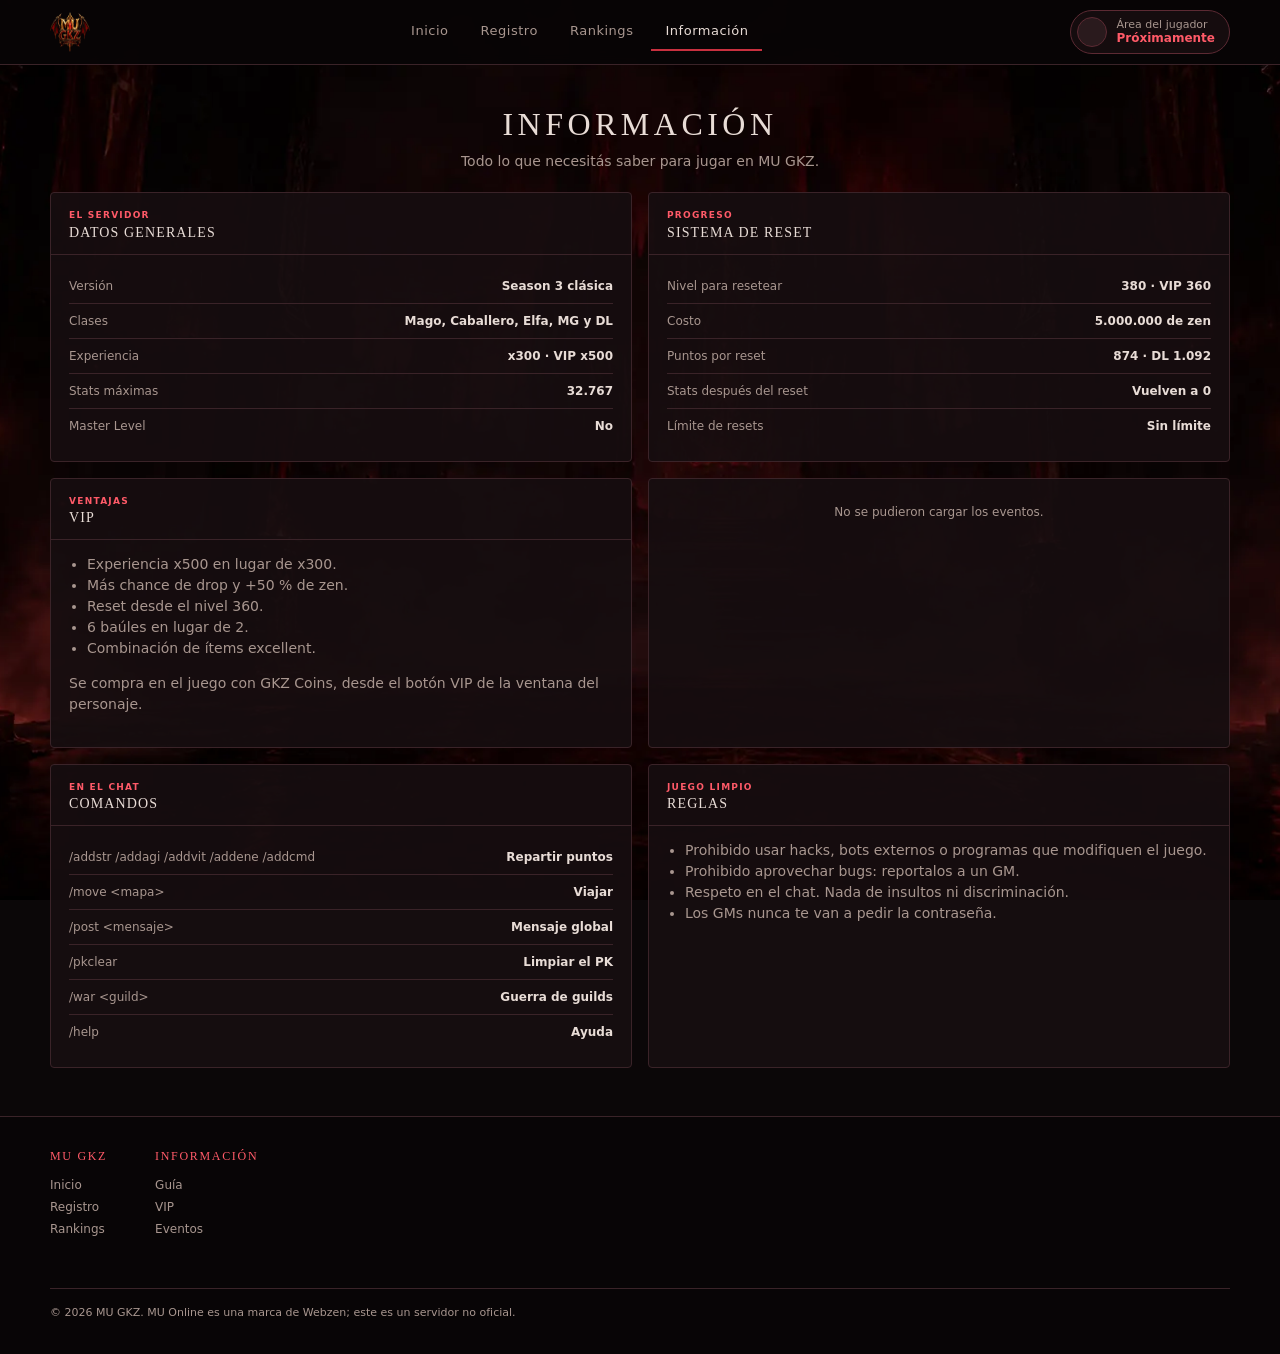
==== deploy/gkz-vps/web/info.html @ 69b8fd10 "Web: el Castle Siege muestra "¡En curso!" mientras dura la batalla Co-Authored-By: Claude Opus 5.5 <" ====
<!doctype html>
<html lang="es">
<head>
  <meta charset="utf-8">
  <meta name="viewport" content="width=device-width, initial-scale=1">
  <title>Información · MU GKZ</title>
  <meta name="description" content="MU GKZ: servidor de MU Online Season 3 con resets, Castle Siege, invasiones y eventos.">
  <link rel="icon" href="img/icono.png">
  <link rel="stylesheet" href="css/gkz.css?v=2">
  <script src="js/gkz.js?v=2" defer></script>
</head>
<body data-pagina="info">
  <nav class="barra">
    <div class="contenedor">
      <a class="marca" href="./"><img src="img/icono.png" alt="MU GKZ"></a>
      <div class="menu">
        <a href="./" data-pagina="inicio">Inicio</a>
        <a href="registro.html" data-pagina="registro">Registro</a>
        <a href="rankings.html" data-pagina="rankings">Rankings</a>
        <a href="info.html" data-pagina="info">Información</a>
      </div>
      <div class="jugador" title="Muy pronto">
        <span class="avatar"></span>
        <span>Área del jugador<b>Próximamente</b></span>
      </div>
    </div>
  </nav>

  <main class="contenedor">
    <div class="titulo-pagina"><h1>Información</h1><p>Todo lo que necesitás saber para jugar en MU GKZ.</p></div>
    <div class="dos-columnas">
      <section class="panel" id="general">
        <header><div><small>El servidor</small><h3>Datos generales</h3></div></header>
        <div class="cuerpo">
          <ul class="datos-lista">
            <li>Versión <b>Season 3 clásica</b></li>
            <li>Clases <b>Mago, Caballero, Elfa, MG y DL</b></li>
            <li>Experiencia <b>x300 · VIP x500</b></li>
            <li>Stats máximas <b>32.767</b></li>
            <li>Master Level <b>No</b></li>
          </ul>
        </div>
      </section>
      <section class="panel" id="reset">
        <header><div><small>Progreso</small><h3>Sistema de reset</h3></div></header>
        <div class="cuerpo">
          <ul class="datos-lista">
            <li>Nivel para resetear <b>380 · VIP 360</b></li>
            <li>Costo <b>5.000.000 de zen</b></li>
            <li>Puntos por reset <b>874 · DL 1.092</b></li>
            <li>Stats después del reset <b>Vuelven a 0</b></li>
            <li>Límite de resets <b>Sin límite</b></li>
          </ul>
        </div>
      </section>
      <section class="panel" id="vip">
        <header><div><small>Ventajas</small><h3>VIP</h3></div></header>
        <div class="cuerpo texto">
          <ul>
            <li>Experiencia x500 en lugar de x300.</li>
            <li>Más chance de drop y +50 % de zen.</li>
            <li>Reset desde el nivel 360.</li>
            <li>6 baúles en lugar de 2.</li>
            <li>Combinación de ítems excellent.</li>
          </ul>
          <p>Se compra en el juego con GKZ Coins, desde el botón VIP de la ventana del personaje.</p>
        </div>
      </section>
      <section class="panel" id="eventos">
        <header><div><small>Diversión garantizada</small><h3>Eventos</h3></div></header>
        <div class="cuerpo texto">
          <ul>
            <li><b>Blood Castle:</b> el ganador se lleva Box of Kundun.</li>
            <li><b>Chaos Castle:</b> premios en joyas.</li>
            <li><b>Devil Square</b>.</li>
            <li><b>Invasiones:</b> blanca, dorada y Red Dragon. Los monstruos dorados tiran 3 cajas.</li>
            <li><b>Kalima:</b> Kundun tira un ancient y 2 anillos o pendientes.</li>
            <li><b>Kanturu:</b> Nightmare y Maya con premios especiales.</li>
            <li><b>Castle Siege</b> en Valley of Loren.</li>
          </ul>
        </div>
      </section>
      <section class="panel" id="comandos">
        <header><div><small>En el chat</small><h3>Comandos</h3></div></header>
        <div class="cuerpo">
          <ul class="datos-lista">
            <li>/addstr /addagi /addvit /addene /addcmd <b>Repartir puntos</b></li>
            <li>/move &lt;mapa&gt; <b>Viajar</b></li>
            <li>/post &lt;mensaje&gt; <b>Mensaje global</b></li>
            <li>/pkclear <b>Limpiar el PK</b></li>
            <li>/war &lt;guild&gt; <b>Guerra de guilds</b></li>
            <li>/help <b>Ayuda</b></li>
          </ul>
        </div>
      </section>
      <section class="panel" id="reglas">
        <header><div><small>Juego limpio</small><h3>Reglas</h3></div></header>
        <div class="cuerpo texto">
          <ul>
            <li>Prohibido usar hacks, bots externos o programas que modifiquen el juego.</li>
            <li>Prohibido aprovechar bugs: reportalos a un GM.</li>
            <li>Respeto en el chat. Nada de insultos ni discriminación.</li>
            <li>Los GMs nunca te van a pedir la contraseña.</li>
          </ul>
        </div>
      </section>
    </div>
  </main>

  <footer class="pie-pagina">
    <div class="contenedor">
      <div><h5>MU GKZ</h5><a href="./">Inicio</a><a href="registro.html">Registro</a><a href="rankings.html">Rankings</a></div>
      <div><h5>Información</h5><a href="info.html">Guía</a><a href="info.html#vip">VIP</a><a href="info.html#eventos">Eventos</a></div>
      <div class="copy">© <span id="anio">2026</span> MU GKZ. MU Online es una marca de Webzen; este es un servidor no oficial.</div>
    </div>
  </footer>
</body>
</html>
---- deploy/gkz-vps/web/css/gkz.css ----
/* MU GKZ: estilos de la web pública. Sin dependencias externas (la CSP solo permite 'self'). */
:root {
  --fondo: #0b0708;
  --panel: rgba(22, 14, 16, 0.92);
  --panel-2: rgba(32, 19, 22, 0.95);
  --borde: #3a2328;
  --borde-fuerte: #5c2a33;
  --texto: #e8dcd6;
  --texto-suave: #a8968f;
  --rojo: #c8303f;
  --rojo-claro: #ff5a68;
  --dorado: #e0b25c;
  --verde: #3ccf6e;
  --titulo: "Cinzel", "Trajan Pro", "Palatino Linotype", "Book Antiqua", Georgia, serif;
  --cuerpo: "Segoe UI", system-ui, -apple-system, Roboto, Arial, sans-serif;
}

* { box-sizing: border-box; }
html, body { margin: 0; }
body {
  background: var(--fondo) url("../img/fondo.webp") center top / cover fixed no-repeat;
  color: var(--texto);
  font: 14px/1.5 var(--cuerpo);
  min-height: 100vh;
}
a { color: inherit; text-decoration: none; }
img { max-width: 100%; display: block; }

.contenedor { width: min(1180px, 100% - 32px); margin: 0 auto; }

/* Barra superior */
.barra {
  position: sticky; top: 0; z-index: 10;
  background: rgba(8, 5, 6, 0.94);
  border-bottom: 1px solid var(--borde);
  backdrop-filter: blur(6px);
}
.barra .contenedor { display: flex; align-items: center; gap: 24px; height: 64px; }
.barra .marca img { width: 40px; height: 40px; }
.menu { display: flex; gap: 4px; flex: 1; justify-content: center; flex-wrap: wrap; }
.menu a {
  padding: 8px 14px; color: var(--texto-suave); font-size: 13px; letter-spacing: .04em;
  border-bottom: 2px solid transparent;
}
.menu a:hover, .menu a.activo { color: var(--texto); border-bottom-color: var(--rojo); }
.jugador {
  display: flex; align-items: center; gap: 10px; padding: 6px 14px 6px 6px;
  border: 1px solid var(--borde-fuerte); border-radius: 999px; background: var(--panel);
  font-size: 11px; line-height: 1.2; color: var(--texto-suave);
}
.jugador b { display: block; color: var(--rojo-claro); font-size: 12px; }
.jugador .avatar { width: 30px; height: 30px; border-radius: 50%; background: #2a1a1d; border: 1px solid var(--borde-fuerte); }

/* Portada */
.portada {
  position: relative; height: 460px; overflow: hidden;
  background: #000 url("../img/portada.webp") center / cover no-repeat;
}
.portada::after {
  content: ""; position: absolute; inset: 0;
  background: linear-gradient(to bottom, rgba(11,7,8,0) 55%, var(--fondo) 100%);
}
.portada img.logo {
  position: absolute; left: 50%; top: 50%; transform: translate(-50%, -54%);
  width: min(460px, 70%); z-index: 1; filter: drop-shadow(0 0 30px rgba(0,0,0,.9));
}

/* Accesos rápidos */
.accesos { display: grid; grid-template-columns: repeat(4, 1fr); gap: 12px; margin: -40px auto 16px; position: relative; z-index: 2; }
.acceso {
  display: flex; align-items: center; gap: 14px; padding: 16px 18px;
  background: var(--panel); border: 1px solid var(--borde); border-radius: 4px;
  transition: border-color .15s, transform .15s;
}
.acceso:hover { border-color: var(--rojo); transform: translateY(-2px); }
.acceso .ico { color: var(--rojo-claro); font-size: 20px; width: 24px; text-align: center; }
.acceso small { display: block; font-size: 9px; letter-spacing: .12em; text-transform: uppercase; color: var(--texto-suave); }
.acceso b { font-weight: 600; font-size: 14px; }
.acceso .flecha { margin-left: auto; color: var(--rojo-claro); }

/* Grilla principal */
.grilla { display: grid; grid-template-columns: 1fr 300px; gap: 16px; align-items: start; }
.columna { display: flex; flex-direction: column; gap: 16px; min-width: 0; }

.panel { background: var(--panel); border: 1px solid var(--borde); border-radius: 4px; }
.panel > header {
  display: flex; align-items: flex-end; justify-content: space-between; gap: 12px;
  padding: 16px 18px 12px; border-bottom: 1px solid var(--borde);
}
.panel > header small { display: block; color: var(--rojo-claro); font-size: 9px; letter-spacing: .14em; text-transform: uppercase; font-weight: 600; }
.panel > header h2, .panel > header h3 { margin: 2px 0 0; font: 400 20px/1.2 var(--titulo); letter-spacing: .12em; text-transform: uppercase; }
.panel > header h3 { font-size: 14px; letter-spacing: .08em; }
.panel .cuerpo { padding: 14px 18px 18px; }
.boton-borde {
  font-size: 10px; letter-spacing: .1em; text-transform: uppercase; font-weight: 600;
  padding: 6px 12px; border: 1px solid var(--borde-fuerte); color: var(--rojo-claro); border-radius: 3px;
}
.boton-borde:hover { border-color: var(--rojo); }
.boton {
  display: inline-flex; justify-content: center; align-items: center; gap: 8px; width: 100%;
  padding: 11px 16px; border: 1px solid var(--rojo-claro); border-radius: 3px;
  background: linear-gradient(#a3283a, #6e1622); color: #fff; font-weight: 700; font-size: 12px;
  letter-spacing: .1em; text-transform: uppercase; cursor: pointer;
}
.boton:hover { filter: brightness(1.15); }
.boton:disabled { opacity: .5; cursor: not-allowed; filter: none; }

/* Noticias */
.noticias { display: grid; grid-template-columns: repeat(3, 1fr); gap: 12px; }
.noticia { background: var(--panel-2); border: 1px solid var(--borde); border-radius: 3px; overflow: hidden; display: flex; flex-direction: column; }
.noticia .imagen { aspect-ratio: 16 / 9; background: #1a0f11 center / cover no-repeat; }
.noticia .datos { padding: 10px 12px 12px; display: flex; flex-direction: column; gap: 6px; flex: 1; }
.noticia .meta { display: flex; justify-content: space-between; font-size: 9px; letter-spacing: .1em; text-transform: uppercase; }
.noticia .meta .etiqueta { color: var(--dorado); font-weight: 700; }
.noticia .meta time { color: var(--texto-suave); }
.noticia h4 { margin: 0; font: 400 14px/1.3 var(--titulo); letter-spacing: .08em; text-transform: uppercase; }
.noticia p { margin: 0; color: var(--texto-suave); font-size: 12px; }

/* Lista de datos (estado del server) */
.datos-lista { list-style: none; margin: 0; padding: 0; }
.datos-lista li { display: flex; justify-content: space-between; padding: 8px 0; border-bottom: 1px solid var(--borde); font-size: 12px; color: var(--texto-suave); }
.datos-lista li:last-child { border-bottom: 0; }
.datos-lista li b { color: var(--texto); font-weight: 600; }
.estado {
  display: flex; align-items: center; justify-content: space-between;
  padding: 10px 12px; border: 1px solid var(--borde); border-radius: 3px; margin-bottom: 10px;
  font-size: 10px; letter-spacing: .1em; text-transform: uppercase; color: var(--texto-suave);
}
.estado .punto { display: inline-block; width: 8px; height: 8px; border-radius: 50%; background: #666; margin-right: 8px; }
.estado.online .punto { background: var(--verde); box-shadow: 0 0 8px var(--verde); }
.estado .valor { font-weight: 700; color: var(--texto-suave); }
.estado.online .valor { color: var(--verde); }

/* Eventos con cuenta regresiva */
.eventos { list-style: none; margin: 0; padding: 0; }
.eventos li { display: flex; justify-content: space-between; align-items: center; gap: 8px; padding: 8px 10px; margin-bottom: 6px; background: var(--panel-2); border: 1px solid var(--borde); border-radius: 3px; }
.eventos li .nombre { font-size: 12px; font-weight: 600; }
.eventos li .cuando { font-size: 11px; color: var(--texto-suave); font-variant-numeric: tabular-nums; white-space: nowrap; }
.eventos li.activo { border-color: var(--rojo); }
.eventos li.activo .cuando { color: var(--rojo-claro); font-weight: 700; }

/* Tarjetas de guerra (Castle Siege, guild top, killer) */
.tarjetas { display: grid; grid-template-columns: repeat(3, 1fr); gap: 12px; }
.tarjeta { background: var(--panel); border: 1px solid var(--borde); border-radius: 4px; padding: 16px 18px; display: flex; flex-direction: column; gap: 12px; min-height: 190px; }
.tarjeta.destacada { background: linear-gradient(160deg, rgba(90, 20, 30, .55), var(--panel)); border-color: var(--borde-fuerte); }
.tarjeta small { color: var(--rojo-claro); font-size: 9px; letter-spacing: .14em; text-transform: uppercase; font-weight: 600; }
.tarjeta h3 { margin: 0; font: 400 18px/1.2 var(--titulo); letter-spacing: .1em; text-transform: uppercase; }
.tarjeta .guild { display: flex; align-items: center; gap: 12px; }
.tarjeta .guild canvas, .escudo { width: 48px; height: 48px; image-rendering: pixelated; background: #000; border: 1px solid var(--borde); flex: none; }
.tarjeta .guild .rotulo { font-size: 9px; letter-spacing: .1em; text-transform: uppercase; color: var(--texto-suave); }
.tarjeta .guild b { display: block; font-size: 17px; }
.tarjeta .guild span { font-size: 11px; color: var(--texto-suave); }
.tarjeta .pie { margin-top: auto; display: flex; justify-content: space-between; padding-top: 10px; border-top: 1px solid var(--borde); font-size: 10px; letter-spacing: .08em; text-transform: uppercase; color: var(--texto-suave); }
.tarjeta .pie b { color: var(--texto); }
.tarjeta .numero { font: 400 28px/1 var(--titulo); color: var(--rojo-claro); }

/* Salón de la fama / rankings */
.pestanas { display: flex; flex-wrap: wrap; gap: 6px; margin-bottom: 16px; }
.pestanas button {
  background: transparent; color: var(--texto-suave); border: 1px solid var(--borde); border-radius: 3px;
  padding: 6px 12px; font: 600 10px var(--cuerpo); letter-spacing: .1em; text-transform: uppercase; cursor: pointer;
}
.pestanas button:hover { color: var(--texto); border-color: var(--borde-fuerte); }
.pestanas button.activo { color: #fff; background: #5a1520; border-color: var(--rojo); }
.podio { display: grid; grid-template-columns: 1fr 1.1fr 1fr; gap: 12px; align-items: end; margin-bottom: 12px; }
.podio .puesto { position: relative; background: var(--panel-2); border: 1px solid var(--borde); border-radius: 3px; padding: 18px 12px 14px; text-align: center; }
.podio .puesto.p1 { border-color: var(--dorado); padding-top: 26px; }
.podio .puesto .lugar { position: absolute; right: 12px; top: 8px; font: 400 18px var(--titulo); color: #5a3a3f; }
.podio .puesto.p1 .lugar { color: var(--dorado); }
.podio .puesto .clase { font-size: 9px; letter-spacing: .1em; text-transform: uppercase; color: var(--texto-suave); }
.podio .puesto b { display: block; font-size: 16px; margin: 4px 0 2px; overflow-wrap: anywhere; }
.podio .puesto.p1 b { color: var(--rojo-claro); }
.podio .puesto .valor { font-size: 12px; color: var(--rojo-claro); font-weight: 700; }
.podio .puesto .escudo { margin: 0 auto 8px; }
.tabla { width: 100%; border-collapse: collapse; font-size: 12px; }
.tabla th { text-align: left; font-size: 9px; letter-spacing: .1em; text-transform: uppercase; color: var(--texto-suave); padding: 8px 10px; border-bottom: 1px solid var(--borde-fuerte); font-weight: 600; }
.tabla td { padding: 8px 10px; border-bottom: 1px solid var(--borde); }
.tabla tr:hover td { background: rgba(255,255,255,.02); }
.tabla .num { text-align: right; font-variant-numeric: tabular-nums; }
.tabla .pos { width: 40px; color: var(--texto-suave); }
.tabla .escudo { width: 20px; height: 20px; display: inline-block; vertical-align: middle; margin-right: 6px; }
.vacio { color: var(--texto-suave); text-align: center; padding: 24px 0; font-size: 12px; }

/* Páginas de texto (información, registro) */
.titulo-pagina { padding: 40px 0 20px; text-align: center; }
.titulo-pagina h1 { margin: 0; font: 400 32px/1.2 var(--titulo); letter-spacing: .14em; text-transform: uppercase; }
.titulo-pagina p { margin: 8px 0 0; color: var(--texto-suave); }
.texto h3 { font: 400 15px var(--titulo); letter-spacing: .1em; text-transform: uppercase; color: var(--dorado); margin: 18px 0 8px; }
.texto h3:first-child { margin-top: 0; }
.texto p, .texto li { color: var(--texto-suave); }
.texto ul { padding-left: 18px; margin: 0; }
.dos-columnas { display: grid; grid-template-columns: 1fr 1fr; gap: 16px; }

/* Formulario */
.formulario { display: flex; flex-direction: column; gap: 12px; max-width: 420px; margin: 0 auto; }
.formulario label { font-size: 11px; letter-spacing: .08em; text-transform: uppercase; color: var(--texto-suave); display: flex; flex-direction: column; gap: 6px; }
.formulario input {
  background: #120a0c; border: 1px solid var(--borde-fuerte); border-radius: 3px; color: var(--texto);
  padding: 10px 12px; font: 14px var(--cuerpo);
}
.formulario input:focus { outline: none; border-color: var(--rojo); }
.formulario .ayuda { font-size: 11px; color: var(--texto-suave); text-transform: none; letter-spacing: 0; }
.mensaje { padding: 10px 12px; border-radius: 3px; font-size: 13px; display: none; }
.mensaje.error { display: block; background: rgba(200, 48, 63, .15); border: 1px solid var(--rojo); }
.mensaje.ok { display: block; background: rgba(60, 207, 110, .12); border: 1px solid var(--verde); }

/* Pie */
.pie-pagina { margin-top: 48px; border-top: 1px solid var(--borde); background: rgba(8,5,6,.9); }
.pie-pagina .contenedor { display: flex; flex-wrap: wrap; gap: 48px; padding: 32px 0; }
.pie-pagina h5 { margin: 0 0 10px; font: 400 12px var(--titulo); letter-spacing: .14em; text-transform: uppercase; color: var(--rojo-claro); }
.pie-pagina a { display: block; color: var(--texto-suave); font-size: 12px; padding: 2px 0; }
.pie-pagina a:hover { color: var(--texto); }
.pie-pagina .copy { width: 100%; border-top: 1px solid var(--borde); padding-top: 16px; font-size: 11px; color: var(--texto-suave); }

/* Celular y tablet */
@media (max-width: 960px) {
  .grilla { grid-template-columns: 1fr; }
  .accesos { grid-template-columns: repeat(2, 1fr); }
  .tarjetas, .noticias { grid-template-columns: 1fr; }
  .dos-columnas { grid-template-columns: 1fr; }
}
@media (max-width: 640px) {
  .barra .contenedor { height: auto; flex-wrap: wrap; padding: 8px 0; gap: 8px; }
  .menu { order: 3; flex: 1 1 100%; justify-content: space-between; overflow-x: auto; flex-wrap: nowrap; }
  .menu a { padding: 8px 6px; }
  .jugador { margin-left: auto; }
  .portada { height: 280px; }
  .accesos { grid-template-columns: 1fr; margin-top: -24px; }
  .podio { grid-template-columns: 1fr; }
  .tabla .ocultar-celular { display: none; }
}
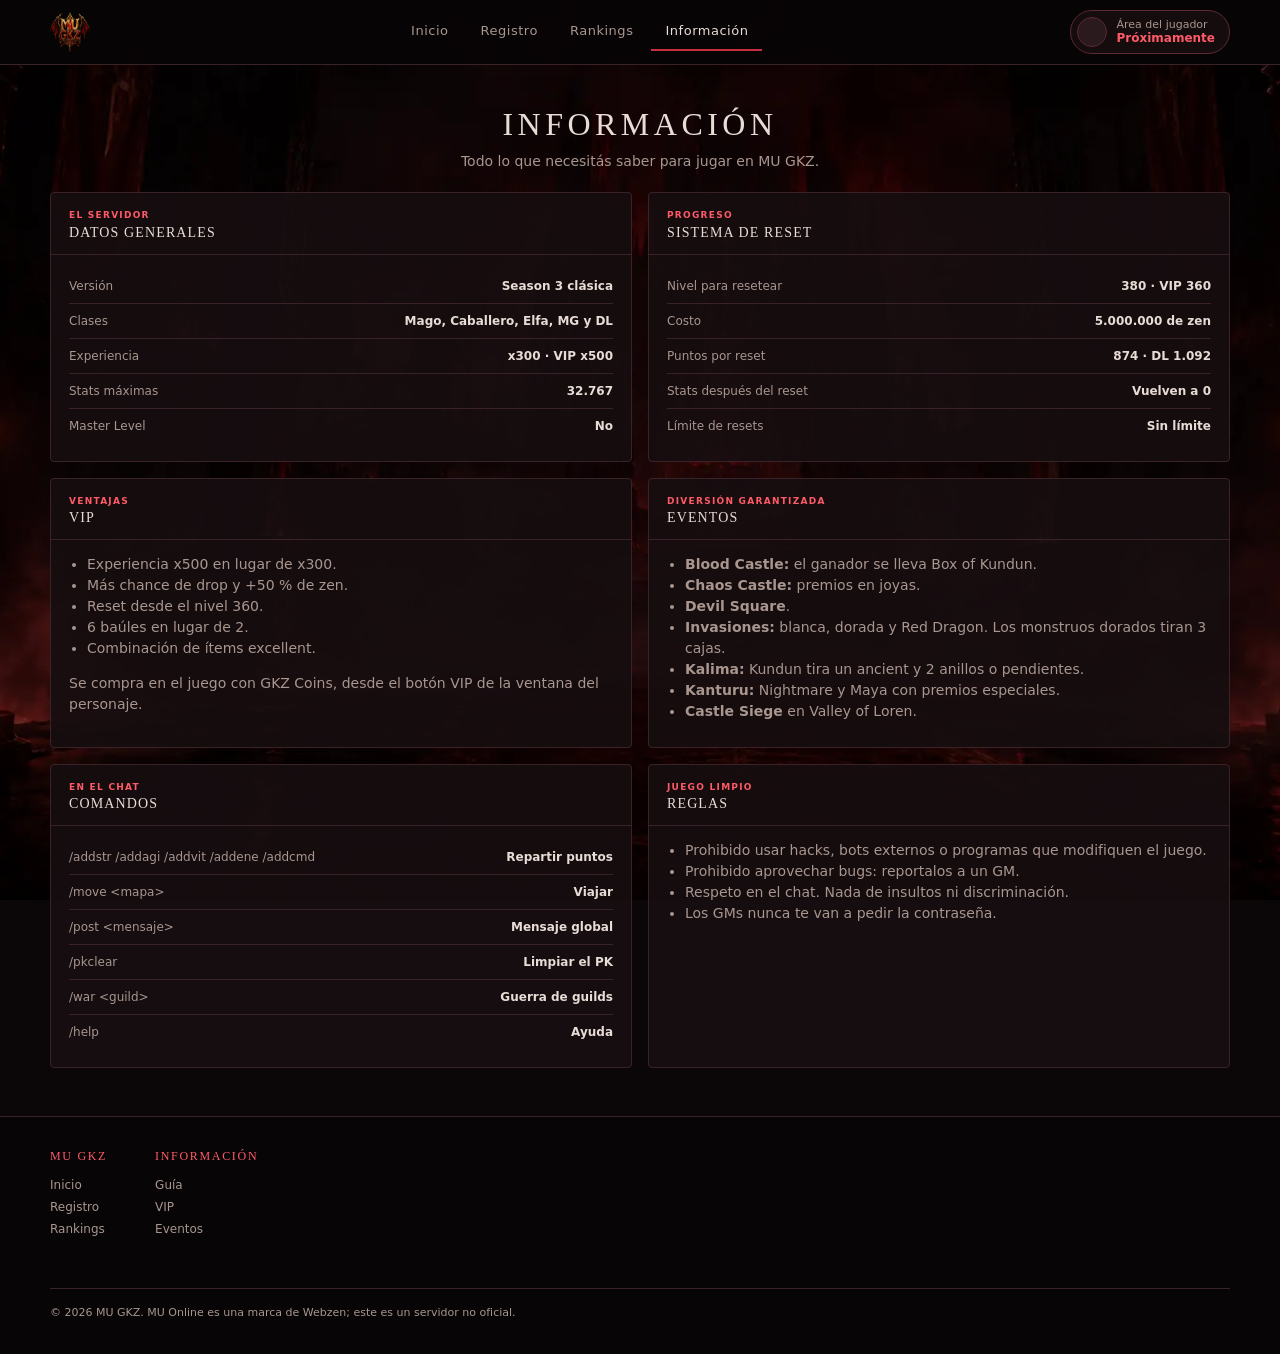
==== commit 19146afe: "Web: la lista de eventos ya no pisa la sección Eventos de Información Co-Authored-By: Claude Opus 5." ====
--- a/deploy/gkz-vps/web/info.html
+++ b/deploy/gkz-vps/web/info.html
@@ -6,8 +6,8 @@
   <title>Información · MU GKZ</title>
   <meta name="description" content="MU GKZ: servidor de MU Online Season 3 con resets, Castle Siege, invasiones y eventos.">
   <link rel="icon" href="img/icono.png">
-  <link rel="stylesheet" href="css/gkz.css?v=2">
-  <script src="js/gkz.js?v=2" defer></script>
+  <link rel="stylesheet" href="css/gkz.css?v=3">
+  <script src="js/gkz.js?v=3" defer></script>
 </head>
 <body data-pagina="info">
   <nav class="barra">
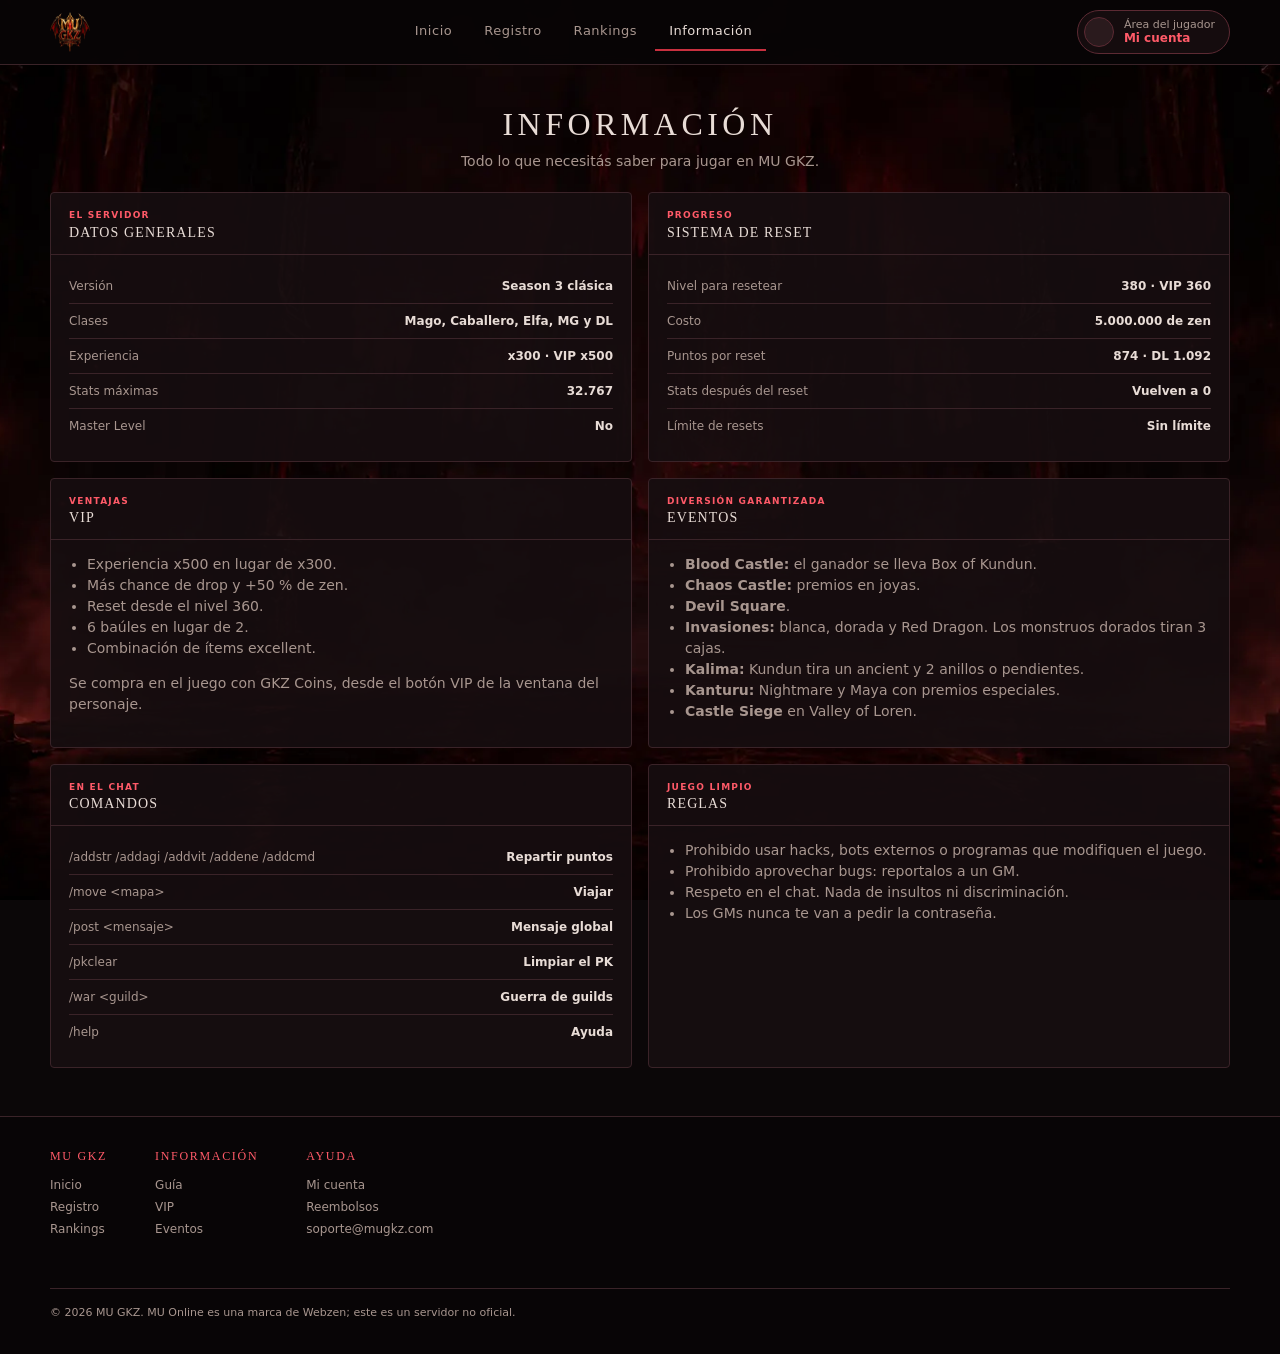
==== commit 8366c197: "MU GKZ: panel del jugador, Mercado Pago, curva de experiencia y preparación de la apertura - Panel d" ====
--- a/deploy/gkz-vps/web/info.html
+++ b/deploy/gkz-vps/web/info.html
@@ -6,8 +6,8 @@
   <title>Información · MU GKZ</title>
   <meta name="description" content="MU GKZ: servidor de MU Online Season 3 con resets, Castle Siege, invasiones y eventos.">
   <link rel="icon" href="img/icono.png">
-  <link rel="stylesheet" href="css/gkz.css?v=3">
-  <script src="js/gkz.js?v=3" defer></script>
+  <link rel="stylesheet" href="css/gkz.css?v=9">
+  <script src="js/gkz.js?v=9" defer></script>
 </head>
 <body data-pagina="info">
   <nav class="barra">
@@ -19,10 +19,10 @@
         <a href="rankings.html" data-pagina="rankings">Rankings</a>
         <a href="info.html" data-pagina="info">Información</a>
       </div>
-      <div class="jugador" title="Muy pronto">
+      <a class="jugador" href="panel.html">
         <span class="avatar"></span>
-        <span>Área del jugador<b>Próximamente</b></span>
-      </div>
+        <span>Área del jugador<b>Mi cuenta</b></span>
+      </a>
     </div>
   </nav>
 
@@ -35,8 +35,8 @@
           <ul class="datos-lista">
             <li>Versión <b>Season 3 clásica</b></li>
             <li>Clases <b>Mago, Caballero, Elfa, MG y DL</b></li>
-            <li>Experiencia <b>x300 · VIP x500</b></li>
-            <li>Stats máximas <b>32.767</b></li>
+            <li>Experiencia <b data-info="experiencia">x300 · VIP x500</b></li>
+            <li>Stats máximas <b data-info="stats">32.767</b></li>
             <li>Master Level <b>No</b></li>
           </ul>
         </div>
@@ -45,25 +45,25 @@
         <header><div><small>Progreso</small><h3>Sistema de reset</h3></div></header>
         <div class="cuerpo">
           <ul class="datos-lista">
-            <li>Nivel para resetear <b>380 · VIP 360</b></li>
-            <li>Costo <b>5.000.000 de zen</b></li>
-            <li>Puntos por reset <b>874 · DL 1.092</b></li>
-            <li>Stats después del reset <b>Vuelven a 0</b></li>
-            <li>Límite de resets <b>Sin límite</b></li>
+            <li>Nivel para resetear <b data-info="reset-nivel">380 · VIP 360</b></li>
+            <li>Costo <b data-info="reset-costo">5.000.000 de zen</b></li>
+            <li>Puntos por reset <b data-info="reset-puntos">874 · DL 1.092</b></li>
+            <li>Stats después del reset <b data-info="reset-stats">Vuelven a 0</b></li>
+            <li>Límite de resets <b data-info="reset-limite">Sin límite</b></li>
           </ul>
         </div>
       </section>
       <section class="panel" id="vip">
         <header><div><small>Ventajas</small><h3>VIP</h3></div></header>
         <div class="cuerpo texto">
-          <ul>
+          <ul id="vip-lista">
             <li>Experiencia x500 en lugar de x300.</li>
             <li>Más chance de drop y +50 % de zen.</li>
             <li>Reset desde el nivel 360.</li>
             <li>6 baúles en lugar de 2.</li>
             <li>Combinación de ítems excellent.</li>
           </ul>
-          <p>Se compra en el juego con GKZ Coins, desde el botón VIP de la ventana del personaje.</p>
+          <p id="vip-precio">Se compra en el juego con GKZ Coins, desde el botón VIP de la ventana del personaje.</p>
         </div>
       </section>
       <section class="panel" id="eventos">
@@ -111,6 +111,7 @@
     <div class="contenedor">
       <div><h5>MU GKZ</h5><a href="./">Inicio</a><a href="registro.html">Registro</a><a href="rankings.html">Rankings</a></div>
       <div><h5>Información</h5><a href="info.html">Guía</a><a href="info.html#vip">VIP</a><a href="info.html#eventos">Eventos</a></div>
+      <div><h5>Ayuda</h5><a href="panel.html">Mi cuenta</a><a href="reembolsos.html">Reembolsos</a><a href="mailto:soporte@mugkz.com">soporte@mugkz.com</a></div>
       <div class="copy">© <span id="anio">2026</span> MU GKZ. MU Online es una marca de Webzen; este es un servidor no oficial.</div>
     </div>
   </footer>
--- a/deploy/gkz-vps/web/css/gkz.css
+++ b/deploy/gkz-vps/web/css/gkz.css
@@ -53,7 +53,8 @@
 
 /* Portada */
 .portada {
-  position: relative; height: 460px; overflow: hidden;
+  position: relative; min-height: 460px; overflow: hidden; padding: 28px 16px 72px;
+  display: flex; flex-direction: column; align-items: center; justify-content: center; gap: 8px;
   background: #000 url("../img/portada.webp") center / cover no-repeat;
 }
 .portada::after {
@@ -61,9 +62,29 @@
   background: linear-gradient(to bottom, rgba(11,7,8,0) 55%, var(--fondo) 100%);
 }
 .portada img.logo {
-  position: absolute; left: 50%; top: 50%; transform: translate(-50%, -54%);
-  width: min(460px, 70%); z-index: 1; filter: drop-shadow(0 0 30px rgba(0,0,0,.9));
-}
+  position: relative; width: min(400px, 70%); z-index: 1; filter: drop-shadow(0 0 30px rgba(0,0,0,.9));
+}
+
+/* Apertura: cuenta regresiva y botones (en la portada) */
+.apertura { position: relative; z-index: 1; text-align: center; display: flex; flex-direction: column; align-items: center; gap: 10px; }
+.apertura > small { color: var(--dorado); font-size: 11px; letter-spacing: .3em; text-transform: uppercase; font-weight: 700; text-shadow: 0 0 12px #000; }
+.apertura h2 { margin: 0; font: 400 22px/1.2 var(--titulo); letter-spacing: .12em; text-transform: uppercase; text-shadow: 0 2px 12px #000; }
+.apertura h2 b { font-weight: 400; white-space: nowrap; }
+.apertura h2 span { font: 12px var(--cuerpo); letter-spacing: .04em; text-transform: none; color: var(--texto-suave); }
+.reloj { display: flex; gap: 10px; }
+.reloj[hidden] { display: none; }
+.reloj div {
+  width: 74px; padding: 8px 0 6px; background: rgba(12, 7, 8, .82); border: 1px solid var(--borde-fuerte); border-radius: 4px;
+  display: flex; flex-direction: column; align-items: center;
+}
+.reloj b { font: 400 30px/1 var(--titulo); color: var(--rojo-claro); font-variant-numeric: tabular-nums; }
+.reloj span { margin-top: 4px; font-size: 9px; letter-spacing: .14em; text-transform: uppercase; color: var(--texto-suave); }
+.apertura-botones { display: flex; gap: 12px; margin-top: 6px; }
+.apertura-botones .boton { width: auto; min-width: 210px; min-height: 48px; padding: 8px 20px; }
+.boton-jugar { flex-direction: column; gap: 2px; background: linear-gradient(#b8892f, #7a5414); border-color: var(--dorado); }
+.boton-jugar small { font-size: 9px; font-weight: 600; letter-spacing: .08em; opacity: .85; }
+.boton-jugar[aria-disabled="true"] { cursor: default; opacity: .75; filter: saturate(.6); }
+.boton-jugar[aria-disabled="true"]:hover { filter: saturate(.6); }
 
 /* Accesos rápidos */
 .accesos { display: grid; grid-template-columns: repeat(4, 1fr); gap: 12px; margin: -40px auto 16px; position: relative; z-index: 2; }
@@ -194,6 +215,7 @@
 /* Formulario */
 .formulario { display: flex; flex-direction: column; gap: 12px; max-width: 420px; margin: 0 auto; }
 .formulario label { font-size: 11px; letter-spacing: .08em; text-transform: uppercase; color: var(--texto-suave); display: flex; flex-direction: column; gap: 6px; }
+.formulario .captcha { display: flex; justify-content: center; min-height: 65px; }
 .formulario input {
   background: #120a0c; border: 1px solid var(--borde-fuerte); border-radius: 3px; color: var(--texto);
   padding: 10px 12px; font: 14px var(--cuerpo);
@@ -224,8 +246,53 @@
   .menu { order: 3; flex: 1 1 100%; justify-content: space-between; overflow-x: auto; flex-wrap: nowrap; }
   .menu a { padding: 8px 6px; }
   .jugador { margin-left: auto; }
-  .portada { height: 280px; }
+  .portada { min-height: 0; padding-bottom: 56px; }
+  .apertura h2 { font-size: 17px; }
+  .reloj div { width: 62px; }
+  .reloj b { font-size: 24px; }
+  .apertura-botones { flex-direction: column; width: 100%; }
+  .apertura-botones .boton { min-width: 0; width: 100%; }
   .accesos { grid-template-columns: 1fr; margin-top: -24px; }
   .podio { grid-template-columns: 1fr; }
   .tabla .ocultar-celular { display: none; }
 }
+
+/* Panel del jugador */
+a.jugador:hover { border-color: var(--rojo); }
+.panel-angosto { max-width: 480px; margin: 0 auto; }
+.formulario .enlaces { margin: 0; text-align: center; font-size: 12px; color: var(--texto-suave); }
+.formulario .enlaces a { color: var(--rojo-claro); }
+.formulario .enlaces a:hover { text-decoration: underline; }
+.formulario > .ayuda { margin: 0; }
+.panel .cuerpo > .ayuda { margin: 12px 0 0; font-size: 11px; color: var(--texto-suave); }
+.resumen { display: grid; grid-template-columns: repeat(3, 1fr); gap: 12px; margin-bottom: 16px; }
+.resumen .tarjeta { min-height: 170px; }
+.resumen .tarjeta .detalle { font-size: 12px; color: var(--texto-suave); }
+.resumen .tarjeta .pie { align-items: center; }
+.estado-cuenta { display: flex; align-items: center; gap: 8px; font-size: 12px; color: var(--texto-suave); }
+.estado-cuenta .punto { width: 8px; height: 8px; border-radius: 50%; background: #666; }
+.estado-cuenta.online .punto { background: var(--verde); box-shadow: 0 0 8px var(--verde); }
+.estado-cuenta.online { color: var(--verde); }
+.aviso-conectado { margin-bottom: 16px; }
+#vista-cuenta > .panel { margin-bottom: 16px; }
+.tabla .en-juego { color: var(--verde); font-size: 11px; }
+.tabla button.boton-borde { background: transparent; cursor: pointer; font-family: var(--cuerpo); }
+.tabla button.boton-borde:disabled { opacity: .4; cursor: not-allowed; }
+button.boton-borde { background: transparent; cursor: pointer; font-family: var(--cuerpo); }
+@media (max-width: 960px) {
+  .resumen { grid-template-columns: 1fr; }
+}
+
+/* Recarga de coins del panel */
+.packs { display: grid; grid-template-columns: repeat(4, 1fr); gap: 12px; margin-bottom: 14px; }
+.pack { background: var(--panel-2); border: 1px solid var(--borde); border-radius: 4px; padding: 16px; display: flex; flex-direction: column; align-items: center; gap: 6px; text-align: center; }
+.pack.destacado { border-color: var(--dorado); background: linear-gradient(160deg, rgba(120, 84, 20, .35), var(--panel-2)); }
+.pack small { color: var(--rojo-claro); font-size: 9px; letter-spacing: .14em; text-transform: uppercase; font-weight: 600; }
+.pack .coins { font: 400 26px/1 var(--titulo); color: var(--dorado); }
+.pack .regalo { font-size: 11px; color: var(--verde); min-height: 16px; }
+.pack .precio { font-size: 18px; font-weight: 600; margin: 4px 0 8px; }
+.pack .boton { width: 100%; margin-top: auto; }
+.subtitulo { margin: 18px 0 6px; font: 400 14px/1.2 var(--titulo); letter-spacing: .1em; text-transform: uppercase; }
+.tabla .negativo { color: var(--rojo-claro); }
+.tabla .pendiente { color: var(--dorado); }
+@media (max-width: 960px) { .packs { grid-template-columns: repeat(2, 1fr); } }
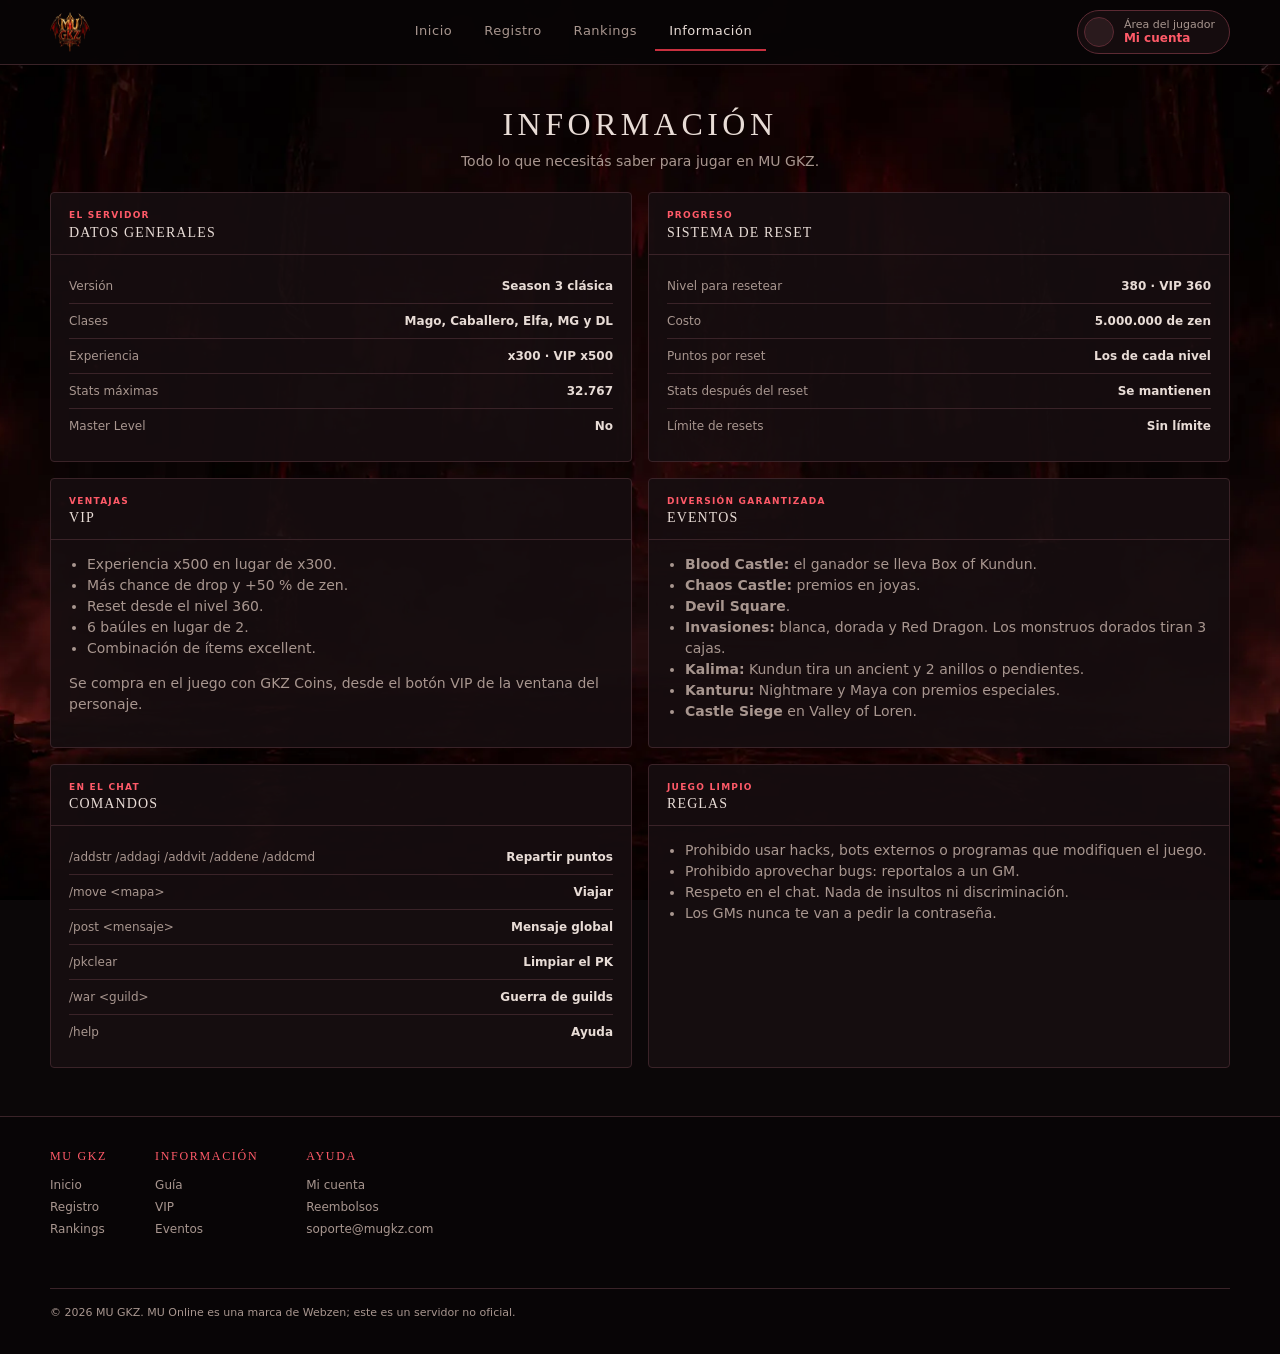
==== commit 0529cfe6: "MU GKZ: curva de experiencia v4, reset que mantiene las stats y textos de la web - Scripts 41 a 43: " ====
--- a/deploy/gkz-vps/web/info.html
+++ b/deploy/gkz-vps/web/info.html
@@ -6,8 +6,8 @@
   <title>Información · MU GKZ</title>
   <meta name="description" content="MU GKZ: servidor de MU Online Season 3 con resets, Castle Siege, invasiones y eventos.">
   <link rel="icon" href="img/icono.png">
-  <link rel="stylesheet" href="css/gkz.css?v=9">
-  <script src="js/gkz.js?v=9" defer></script>
+  <link rel="stylesheet" href="css/gkz.css?v=10">
+  <script src="js/gkz.js?v=10" defer></script>
 </head>
 <body data-pagina="info">
   <nav class="barra">
@@ -47,8 +47,8 @@
           <ul class="datos-lista">
             <li>Nivel para resetear <b data-info="reset-nivel">380 · VIP 360</b></li>
             <li>Costo <b data-info="reset-costo">5.000.000 de zen</b></li>
-            <li>Puntos por reset <b data-info="reset-puntos">874 · DL 1.092</b></li>
-            <li>Stats después del reset <b data-info="reset-stats">Vuelven a 0</b></li>
+            <li>Puntos por reset <b data-info="reset-puntos">Los de cada nivel</b></li>
+            <li>Stats después del reset <b data-info="reset-stats">Se mantienen</b></li>
             <li>Límite de resets <b data-info="reset-limite">Sin límite</b></li>
           </ul>
         </div>
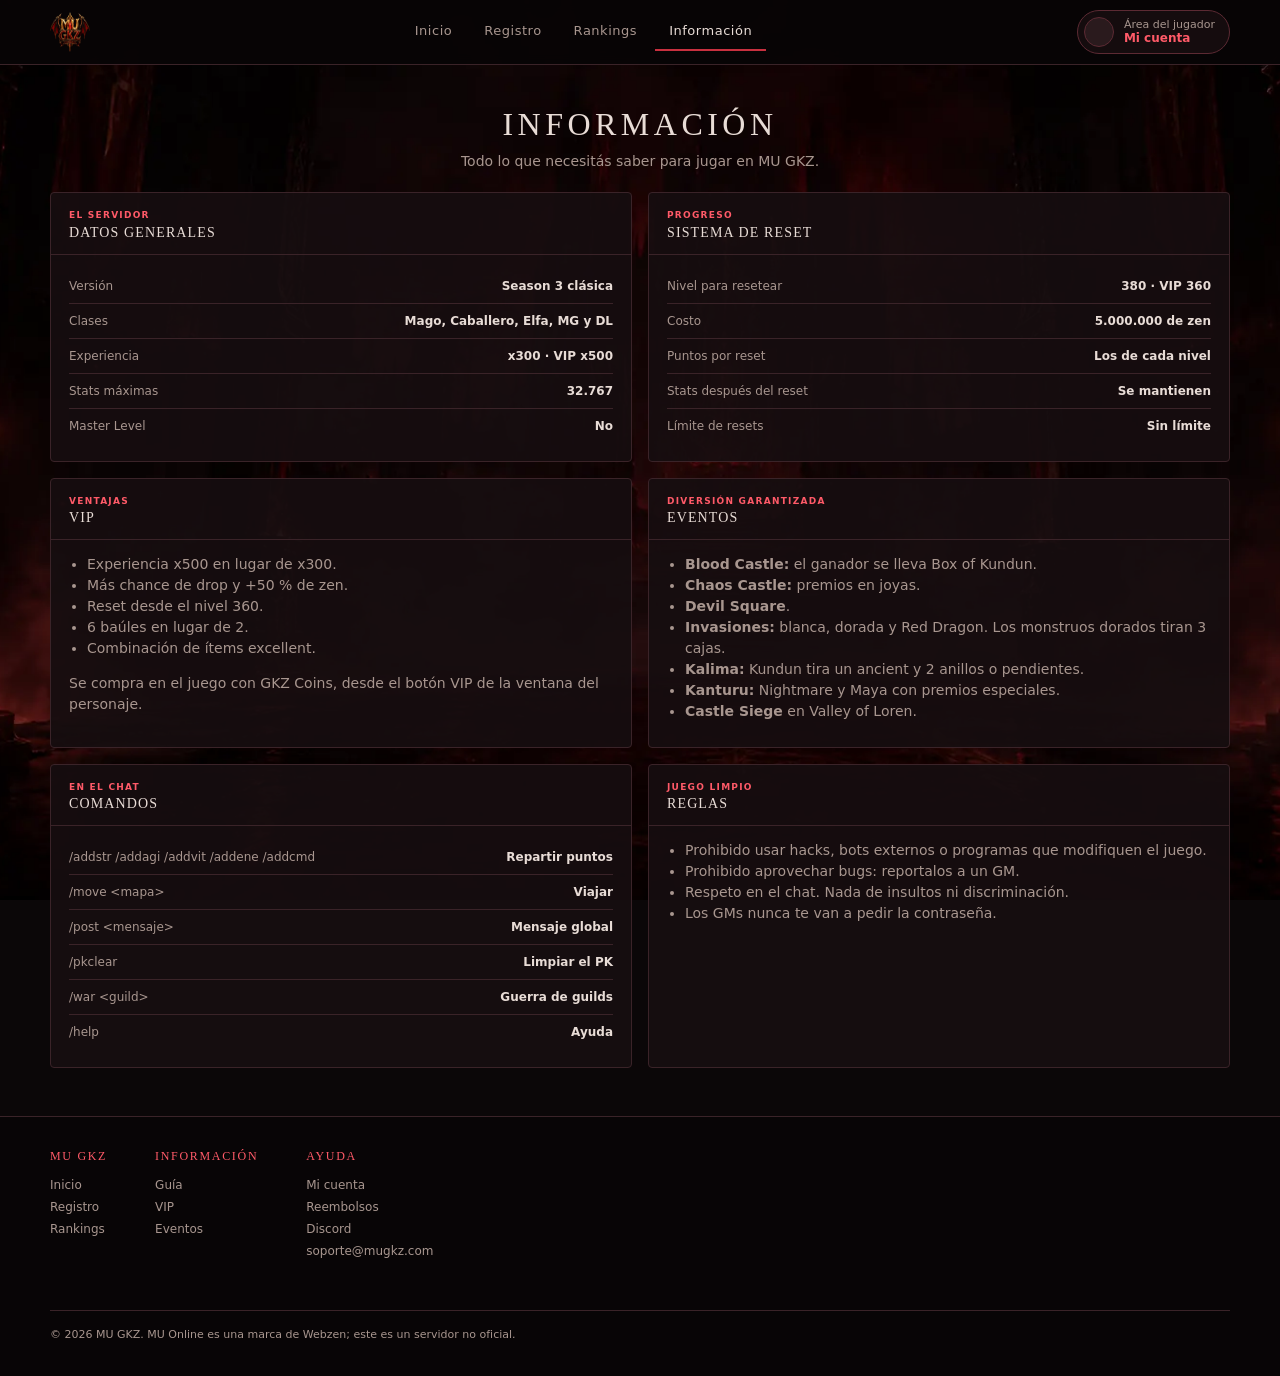
==== commit fd3ba236: "MU GKZ: botón de Discord en la web y noticias con la nomenclatura del juego Co-Authored-By: Claude O" ====
--- a/deploy/gkz-vps/web/info.html
+++ b/deploy/gkz-vps/web/info.html
@@ -6,8 +6,8 @@
   <title>Información · MU GKZ</title>
   <meta name="description" content="MU GKZ: servidor de MU Online Season 3 con resets, Castle Siege, invasiones y eventos.">
   <link rel="icon" href="img/icono.png">
-  <link rel="stylesheet" href="css/gkz.css?v=10">
-  <script src="js/gkz.js?v=10" defer></script>
+  <link rel="stylesheet" href="css/gkz.css?v=14">
+  <script src="js/gkz.js?v=14" defer></script>
 </head>
 <body data-pagina="info">
   <nav class="barra">
@@ -111,7 +111,7 @@
     <div class="contenedor">
       <div><h5>MU GKZ</h5><a href="./">Inicio</a><a href="registro.html">Registro</a><a href="rankings.html">Rankings</a></div>
       <div><h5>Información</h5><a href="info.html">Guía</a><a href="info.html#vip">VIP</a><a href="info.html#eventos">Eventos</a></div>
-      <div><h5>Ayuda</h5><a href="panel.html">Mi cuenta</a><a href="reembolsos.html">Reembolsos</a><a href="mailto:soporte@mugkz.com">soporte@mugkz.com</a></div>
+      <div><h5>Ayuda</h5><a href="panel.html">Mi cuenta</a><a href="reembolsos.html">Reembolsos</a><a href="https://discord.gg/Hj4e8RdDfj" target="_blank" rel="noopener">Discord</a><a href="mailto:soporte@mugkz.com">soporte@mugkz.com</a></div>
       <div class="copy">© <span id="anio">2026</span> MU GKZ. MU Online es una marca de Webzen; este es un servidor no oficial.</div>
     </div>
   </footer>
--- a/deploy/gkz-vps/web/css/gkz.css
+++ b/deploy/gkz-vps/web/css/gkz.css
@@ -81,6 +81,11 @@
 .reloj span { margin-top: 4px; font-size: 9px; letter-spacing: .14em; text-transform: uppercase; color: var(--texto-suave); }
 .apertura-botones { display: flex; gap: 12px; margin-top: 6px; }
 .apertura-botones .boton { width: auto; min-width: 210px; min-height: 48px; padding: 8px 20px; }
+.apertura-botones .boton-borde { display: inline-flex; align-items: center; justify-content: center; text-align: center; padding: 8px 16px; }
+.boton.boton-discord { background: linear-gradient(#34397f, #1c1f4d); border-color: #5865f2; color: #fff; }
+.boton-discord svg { width: 18px; height: 18px; flex: none; fill: currentColor; }
+.apertura-botones .boton-discord { min-width: 190px; }
+.comunidad p { margin: 0 0 12px; font-size: 13px; line-height: 1.5; color: var(--texto-suave); }
 .boton-jugar { flex-direction: column; gap: 2px; background: linear-gradient(#b8892f, #7a5414); border-color: var(--dorado); }
 .boton-jugar small { font-size: 9px; font-weight: 600; letter-spacing: .08em; opacity: .85; }
 .boton-jugar[aria-disabled="true"] { cursor: default; opacity: .75; filter: saturate(.6); }
